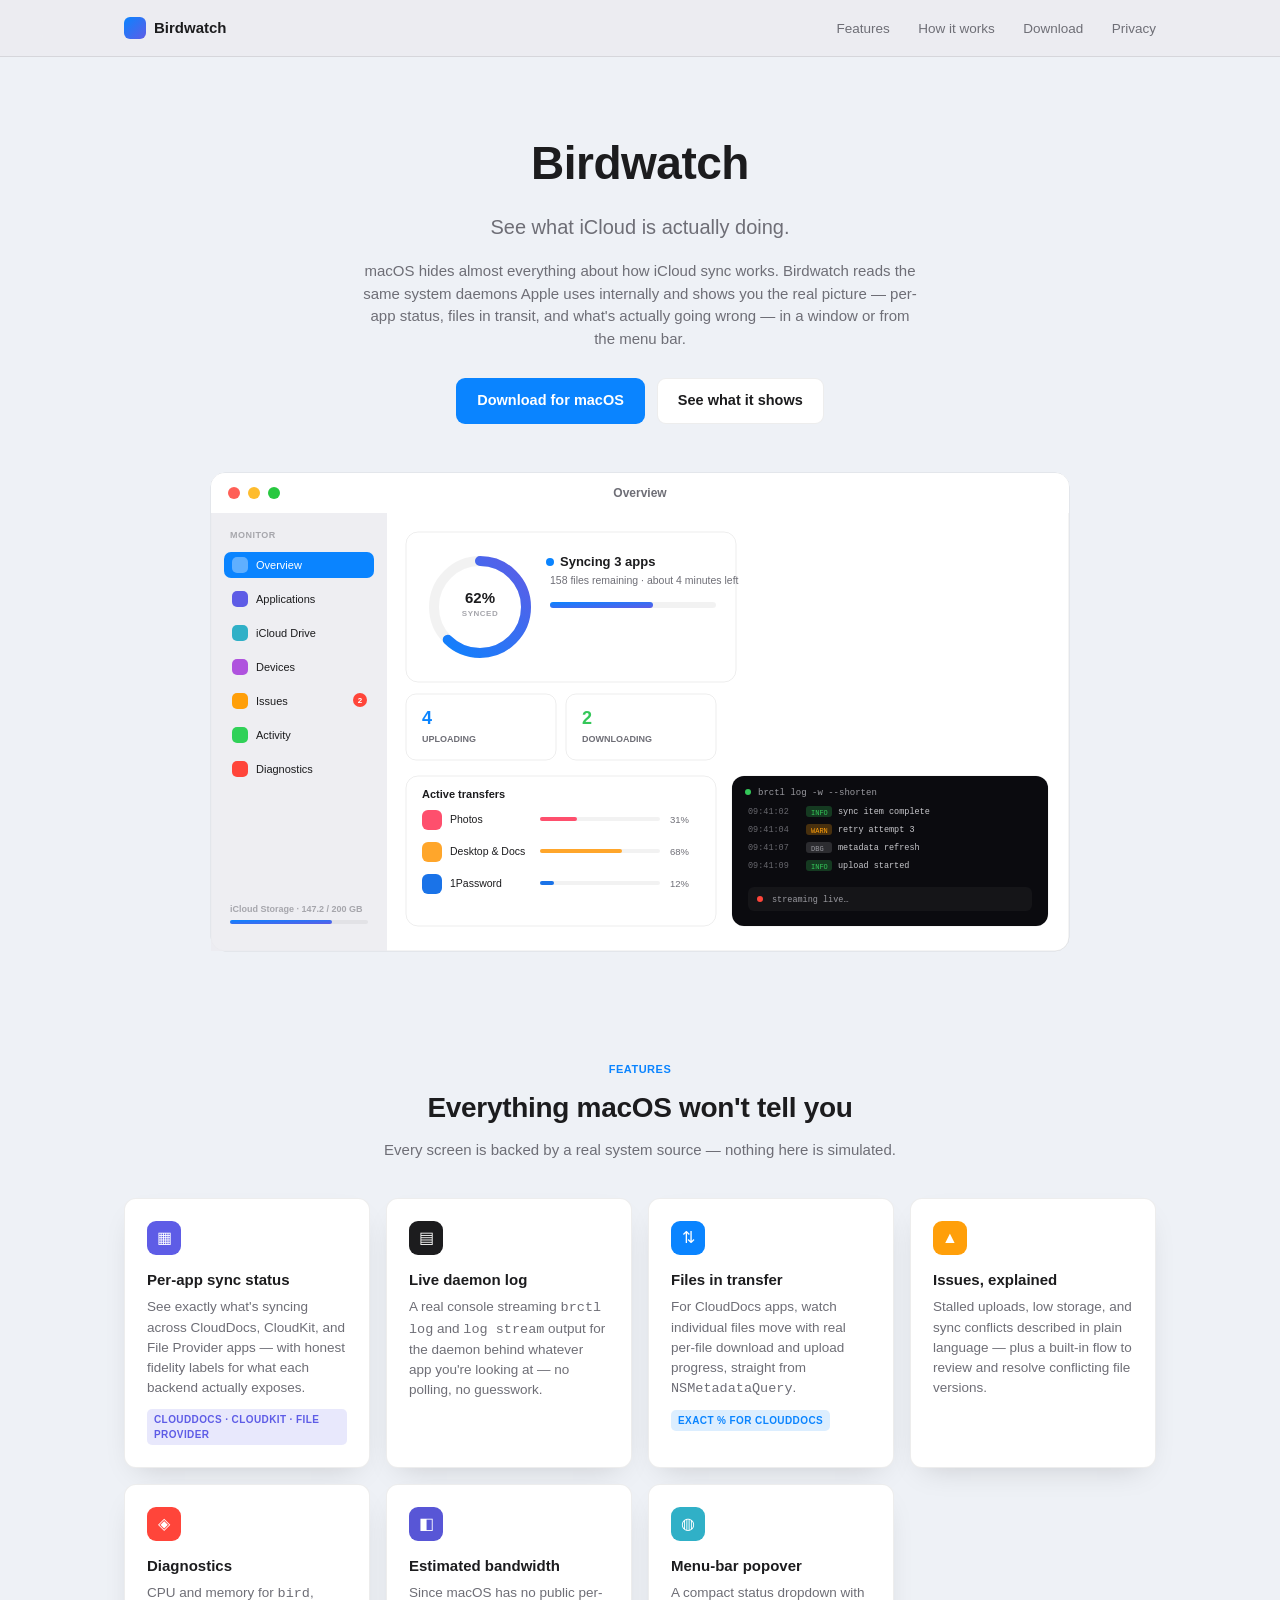
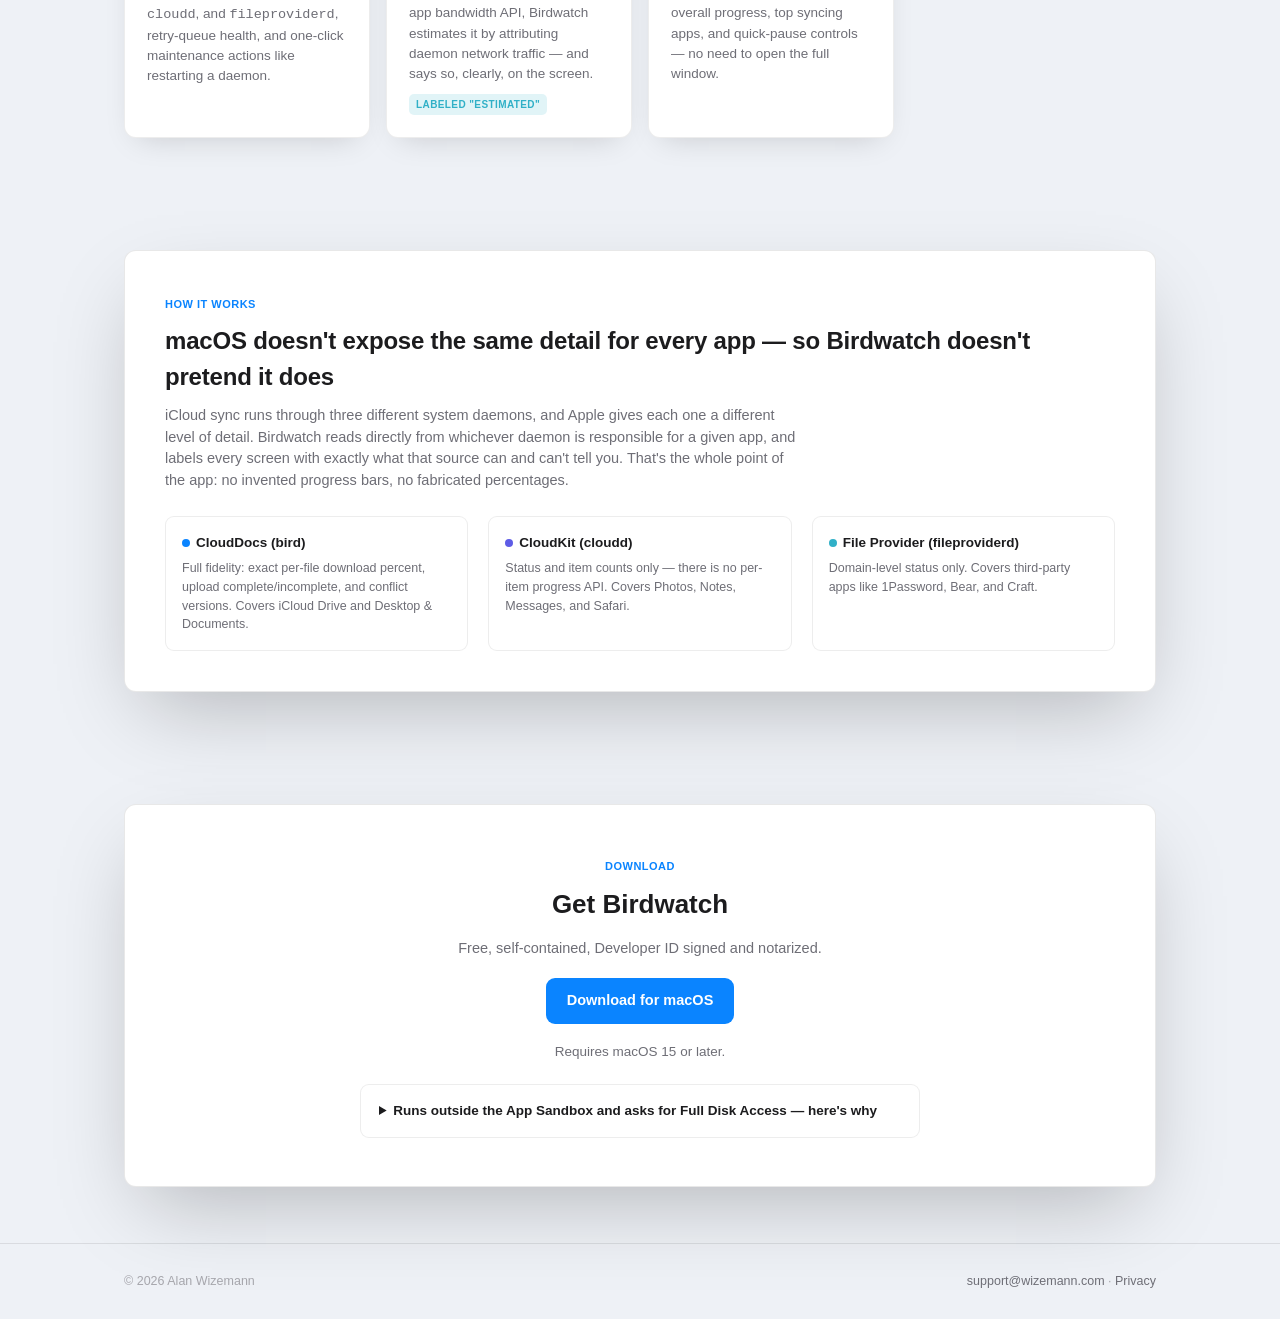
==== site/index.html @ 807b48af "Birdwatch — a macOS iCloud sync monitor Native SwiftUI utility (Swift 6.2, strict concurrency) that " ====
<!doctype html>
<html lang="en">
<head>
<meta charset="utf-8">
<meta name="viewport" content="width=device-width, initial-scale=1">
<title>Birdwatch — See what iCloud is actually doing</title>
<meta name="description" content="Birdwatch is a macOS menu-bar and window app that shows exactly what iCloud sync is doing: per-app status, live daemon logs, file transfers, and honest diagnostics.">
<link rel="stylesheet" href="styles.css">
</head>
<body>

<div class="topnav">
  <div class="wrap">
    <a class="brand" href="index.html">
      <span class="brand-mark"></span>
      Birdwatch
    </a>
    <nav>
      <a href="#features">Features</a>
      <a href="#honesty">How it works</a>
      <a href="#download">Download</a>
      <a href="privacy.html">Privacy</a>
    </nav>
  </div>
</div>

<header class="hero">
  <div class="wrap">
    <h1>Birdwatch</h1>
    <p class="pitch">See what iCloud is actually doing.</p>
    <p class="sub">
      macOS hides almost everything about how iCloud sync works. Birdwatch reads the same
      system daemons Apple uses internally and shows you the real picture — per-app status,
      files in transit, and what's actually going wrong — in a window or from the menu bar.
    </p>
    <div class="hero-actions">
      <a class="btn btn-primary" href="#download">Download for macOS</a>
      <a class="btn btn-secondary" href="#features">See what it shows</a>
    </div>

    <div class="mock-wrap">
      <svg viewBox="0 0 860 480" xmlns="http://www.w3.org/2000/svg" role="img" aria-label="Birdwatch app window showing sync status">
        <defs>
          <linearGradient id="ring" x1="0" y1="0" x2="1" y2="1">
            <stop offset="0%" stop-color="#0a84ff"/>
            <stop offset="100%" stop-color="#5e5ce6"/>
          </linearGradient>
        </defs>
        <rect x="1" y="1" width="858" height="478" rx="14" fill="var(--win)" stroke="var(--line)" stroke-width="1"/>
        <!-- title bar -->
        <rect x="1" y="1" width="858" height="40" rx="14" fill="var(--card)"/>
        <rect x="1" y="27" width="858" height="14" fill="var(--card)"/>
        <circle cx="24" cy="21" r="6" fill="#ff5f57"/>
        <circle cx="44" cy="21" r="6" fill="#febc2e"/>
        <circle cx="64" cy="21" r="6" fill="#28c840"/>
        <text x="430" y="25" text-anchor="middle" font-family="-apple-system,Helvetica,Arial,sans-serif" font-size="12" font-weight="600" fill="var(--fg2)">Overview</text>

        <!-- sidebar -->
        <rect x="1" y="41" width="176" height="438" fill="var(--panel)"/>
        <text x="20" y="66" font-family="-apple-system,Helvetica,Arial,sans-serif" font-size="9" font-weight="700" letter-spacing="0.5" fill="var(--fg3)">MONITOR</text>

        <g font-family="-apple-system,Helvetica,Arial,sans-serif" font-size="11" font-weight="500">
          <rect x="14" y="80" width="150" height="26" rx="7" fill="var(--accent)"/>
          <rect x="22" y="85" width="16" height="16" rx="5" fill="rgba(255,255,255,.35)"/>
          <text x="46" y="97" fill="#ffffff">Overview</text>

          <rect x="22" y="119" width="16" height="16" rx="5" fill="#5e5ce6"/>
          <text x="46" y="131" fill="var(--fg)">Applications</text>

          <rect x="22" y="153" width="16" height="16" rx="5" fill="#30b0c7"/>
          <text x="46" y="165" fill="var(--fg)">iCloud Drive</text>

          <rect x="22" y="187" width="16" height="16" rx="5" fill="#af52de"/>
          <text x="46" y="199" fill="var(--fg)">Devices</text>

          <rect x="22" y="221" width="16" height="16" rx="5" fill="#ff9f0a"/>
          <text x="46" y="233" fill="var(--fg)">Issues</text>
          <circle cx="150" cy="228" r="7" fill="#ff453a"/>
          <text x="150" y="231" text-anchor="middle" fill="#fff" font-size="8" font-weight="700">2</text>

          <rect x="22" y="255" width="16" height="16" rx="5" fill="#30d158"/>
          <text x="46" y="267" fill="var(--fg)">Activity</text>

          <rect x="22" y="289" width="16" height="16" rx="5" fill="#ff453a"/>
          <text x="46" y="301" fill="var(--fg)">Diagnostics</text>
        </g>

        <!-- sidebar footer storage -->
        <text x="20" y="440" font-size="9" font-weight="600" fill="var(--fg3)" font-family="-apple-system,Helvetica,Arial,sans-serif">iCloud Storage · 147.2 / 200 GB</text>
        <rect x="20" y="448" width="138" height="4" rx="2" fill="var(--hover)"/>
        <rect x="20" y="448" width="102" height="4" rx="2" fill="url(#ring)"/>

        <!-- content: hero ring card -->
        <rect x="196" y="60" width="330" height="150" rx="12" fill="var(--card)" stroke="var(--cardline)" stroke-width="1"/>
        <circle cx="270" cy="135" r="46" fill="none" stroke="var(--hover)" stroke-width="10"/>
        <circle cx="270" cy="135" r="46" fill="none" stroke="url(#ring)" stroke-width="10" stroke-dasharray="180 289" stroke-linecap="round" transform="rotate(-90 270 135)"/>
        <text x="270" y="131" text-anchor="middle" font-size="15" font-weight="700" fill="var(--fg)" font-family="-apple-system,Helvetica,Arial,sans-serif">62%</text>
        <text x="270" y="144" text-anchor="middle" font-size="8" font-weight="700" letter-spacing="0.5" fill="var(--fg3)" font-family="-apple-system,Helvetica,Arial,sans-serif">SYNCED</text>

        <circle cx="340" cy="90" r="4" fill="var(--accent)"/>
        <text x="350" y="94" font-size="13" font-weight="700" fill="var(--fg)" font-family="-apple-system,Helvetica,Arial,sans-serif">Syncing 3 apps</text>
        <text x="340" y="112" font-size="10.5" fill="var(--fg2)" font-family="-apple-system,Helvetica,Arial,sans-serif">158 files remaining · about 4 minutes left</text>
        <rect x="340" y="130" width="166" height="6" rx="3" fill="var(--hover)"/>
        <rect x="340" y="130" width="103" height="6" rx="3" fill="url(#ring)"/>

        <!-- stat tiles -->
        <g font-family="-apple-system,Helvetica,Arial,sans-serif">
          <rect x="196" y="222" width="150" height="66" rx="10" fill="var(--card)" stroke="var(--cardline)" stroke-width="1"/>
          <text x="212" y="252" font-size="18" font-weight="700" fill="var(--accent)">4</text>
          <text x="212" y="270" font-size="9" font-weight="600" fill="var(--fg2)">UPLOADING</text>

          <rect x="356" y="222" width="150" height="66" rx="10" fill="var(--card)" stroke="var(--cardline)" stroke-width="1"/>
          <text x="372" y="252" font-size="18" font-weight="700" fill="#34c759">2</text>
          <text x="372" y="270" font-size="9" font-weight="600" fill="var(--fg2)">DOWNLOADING</text>
        </g>

        <!-- active transfers list -->
        <rect x="196" y="304" width="310" height="150" rx="12" fill="var(--card)" stroke="var(--cardline)" stroke-width="1"/>
        <text x="212" y="326" font-size="11" font-weight="700" fill="var(--fg)" font-family="-apple-system,Helvetica,Arial,sans-serif">Active transfers</text>
        <g font-family="-apple-system,Helvetica,Arial,sans-serif">
          <rect x="212" y="338" width="20" height="20" rx="6" fill="#fe4f6d"/>
          <text x="240" y="351" font-size="10.5" fill="var(--fg)">Photos</text>
          <rect x="330" y="345" width="120" height="4" rx="2" fill="var(--hover)"/>
          <rect x="330" y="345" width="37" height="4" rx="2" fill="#fe4f6d"/>
          <text x="460" y="351" font-size="9.5" fill="var(--fg2)">31%</text>

          <rect x="212" y="370" width="20" height="20" rx="6" fill="#ffa62b"/>
          <text x="240" y="383" font-size="10.5" fill="var(--fg)">Desktop &amp; Docs</text>
          <rect x="330" y="377" width="120" height="4" rx="2" fill="var(--hover)"/>
          <rect x="330" y="377" width="82" height="4" rx="2" fill="#ffa62b"/>
          <text x="460" y="383" font-size="9.5" fill="var(--fg2)">68%</text>

          <rect x="212" y="402" width="20" height="20" rx="6" fill="#1a73e8"/>
          <text x="240" y="415" font-size="10.5" fill="var(--fg)">1Password</text>
          <rect x="330" y="409" width="120" height="4" rx="2" fill="var(--hover)"/>
          <rect x="330" y="409" width="14" height="4" rx="2" fill="#1a73e8"/>
          <text x="460" y="415" font-size="9.5" fill="var(--fg2)">12%</text>
        </g>

        <!-- log console -->
        <rect x="522" y="304" width="316" height="150" rx="12" fill="#0b0b0f" stroke="var(--cardline)" stroke-width="1"/>
        <circle cx="538" cy="320" r="3" fill="#34c759"/>
        <text x="548" y="323" font-size="9" font-family="ui-monospace,Menlo,monospace" fill="#9a9aa0">brctl log -w --shorten</text>
        <g font-family="ui-monospace,Menlo,monospace" font-size="8.5">
          <text x="538" y="342" fill="#68686e">09:41:02</text>
          <rect x="596" y="334" width="26" height="11" rx="3" fill="#34c759" opacity="0.25"/>
          <text x="601" y="342.5" fill="#34c759" font-size="7">INFO</text>
          <text x="628" y="342" fill="#c8c8cc">sync item complete</text>

          <text x="538" y="360" fill="#68686e">09:41:04</text>
          <rect x="596" y="352" width="26" height="11" rx="3" fill="#ff9f0a" opacity="0.25"/>
          <text x="601" y="360.5" fill="#ff9f0a" font-size="7">WARN</text>
          <text x="628" y="360" fill="#c8c8cc">retry attempt 3</text>

          <text x="538" y="378" fill="#68686e">09:41:07</text>
          <rect x="596" y="370" width="26" height="11" rx="3" fill="#8e8e93" opacity="0.25"/>
          <text x="601" y="378.5" fill="#9a9aa0" font-size="7">DBG</text>
          <text x="628" y="378" fill="#c8c8cc">metadata refresh</text>

          <text x="538" y="396" fill="#68686e">09:41:09</text>
          <rect x="596" y="388" width="26" height="11" rx="3" fill="#34c759" opacity="0.25"/>
          <text x="601" y="396.5" fill="#34c759" font-size="7">INFO</text>
          <text x="628" y="396" fill="#c8c8cc">upload started</text>
        </g>
        <rect x="538" y="415" width="284" height="24" rx="6" fill="rgba(255,255,255,.04)"/>
        <circle cx="550" cy="427" r="3" fill="#ff453a"/>
        <text x="562" y="430" font-size="8.5" font-family="ui-monospace,Menlo,monospace" fill="#9a9aa0">streaming live…</text>
      </svg>
    </div>
  </div>
</header>

<section id="features">
  <div class="wrap">
    <div class="section-head">
      <span class="eyebrow">Features</span>
      <h2>Everything macOS won't tell you</h2>
      <p>Every screen is backed by a real system source — nothing here is simulated.</p>
    </div>

    <div class="grid">
      <div class="card">
        <div class="tile" style="background:#5e5ce6">▦</div>
        <h3>Per-app sync status</h3>
        <p>See exactly what's syncing across CloudDocs, CloudKit, and File Provider apps — with honest fidelity labels for what each backend actually exposes.</p>
        <span class="badge badge-purple">CloudDocs · CloudKit · File Provider</span>
      </div>
      <div class="card">
        <div class="tile" style="background:#1c1c1e">▤</div>
        <h3>Live daemon log</h3>
        <p>A real console streaming <code>brctl log</code> and <code>log stream</code> output for the daemon behind whatever app you're looking at — no polling, no guesswork.</p>
      </div>
      <div class="card">
        <div class="tile" style="background:#0a84ff">⇅</div>
        <h3>Files in transfer</h3>
        <p>For CloudDocs apps, watch individual files move with real per-file download and upload progress, straight from <code>NSMetadataQuery</code>.</p>
        <span class="badge badge-blue">Exact % for CloudDocs</span>
      </div>
      <div class="card">
        <div class="tile" style="background:#ff9f0a">▲</div>
        <h3>Issues, explained</h3>
        <p>Stalled uploads, low storage, and sync conflicts described in plain language — plus a built-in flow to review and resolve conflicting file versions.</p>
      </div>
      <div class="card">
        <div class="tile" style="background:#ff453a">◈</div>
        <h3>Diagnostics</h3>
        <p>CPU and memory for <code>bird</code>, <code>cloudd</code>, and <code>fileproviderd</code>, retry-queue health, and one-click maintenance actions like restarting a daemon.</p>
      </div>
      <div class="card">
        <div class="tile" style="background:#5856d6">◧</div>
        <h3>Estimated bandwidth</h3>
        <p>Since macOS has no public per-app bandwidth API, Birdwatch estimates it by attributing daemon network traffic — and says so, clearly, on the screen.</p>
        <span class="badge badge-teal">Labeled "Estimated"</span>
      </div>
      <div class="card">
        <div class="tile" style="background:#30b0c7">◍</div>
        <h3>Menu-bar popover</h3>
        <p>A compact status dropdown with overall progress, top syncing apps, and quick-pause controls — no need to open the full window.</p>
      </div>
    </div>
  </div>
</section>

<section id="honesty">
  <div class="wrap">
    <div class="honesty">
      <span class="eyebrow">How it works</span>
      <h2 style="font-size:24px;font-weight:700;margin:0 0 10px;letter-spacing:-0.2px;">macOS doesn't expose the same detail for every app — so Birdwatch doesn't pretend it does</h2>
      <p style="color:var(--fg2);font-size:14.5px;margin:0;max-width:640px;">
        iCloud sync runs through three different system daemons, and Apple gives each one a
        different level of detail. Birdwatch reads directly from whichever daemon is responsible
        for a given app, and labels every screen with exactly what that source can and can't tell you.
        That's the whole point of the app: no invented progress bars, no fabricated percentages.
      </p>
      <div class="honesty-grid">
        <div class="fidelity-row">
          <h4><span class="dot" style="background:#0a84ff"></span>CloudDocs (bird)</h4>
          <p>Full fidelity: exact per-file download percent, upload complete/incomplete, and conflict versions. Covers iCloud Drive and Desktop &amp; Documents.</p>
        </div>
        <div class="fidelity-row">
          <h4><span class="dot" style="background:#5e5ce6"></span>CloudKit (cloudd)</h4>
          <p>Status and item counts only — there is no per-item progress API. Covers Photos, Notes, Messages, and Safari.</p>
        </div>
        <div class="fidelity-row">
          <h4><span class="dot" style="background:#30b0c7"></span>File Provider (fileproviderd)</h4>
          <p>Domain-level status only. Covers third-party apps like 1Password, Bear, and Craft.</p>
        </div>
      </div>
    </div>
  </div>
</section>

<section id="download">
  <div class="wrap">
    <div class="download-card">
      <span class="eyebrow">Download</span>
      <h2>Get Birdwatch</h2>
      <p style="color:var(--fg2);font-size:14.5px;">Free, self-contained, Developer ID signed and notarized.</p>
      <div class="hero-actions" style="margin-top:18px;">
        <a class="btn btn-primary" href="Birdwatch.zip">Download for macOS</a>
      </div>
      <p class="req">Requires macOS 15 or later.</p>
      <details class="explainer">
        <summary>Runs outside the App Sandbox and asks for Full Disk Access — here's why</summary>
        <p>
          The system data Birdwatch reads — <code>brctl</code> status, per-daemon logs, and
          <code>NSMetadataQuery</code> sync metadata — isn't reachable from inside the App
          Sandbox that Mac App Store apps run in. To read it, Birdwatch has to run unsandboxed
          and ask macOS for Full Disk Access, the same permission Time Machine and backup tools
          need. That's also why it's distributed directly rather than through the App Store.
        </p>
        <p>
          Birdwatch only reads sync state — see the <a href="privacy.html">privacy page</a> for
          what that means in practice.
        </p>
      </details>
    </div>
  </div>
</section>

<footer>
  <div class="wrap">
    <div>© 2026 Alan Wizemann</div>
    <div>
      <a href="mailto:support@wizemann.com">support@wizemann.com</a>
      · <a href="privacy.html">Privacy</a>
    </div>
  </div>
</footer>

</body>
</html>
---- site/styles.css ----
:root {
  --wall: #eef1f6;
  --win: #ffffff;
  --panel: rgba(236,236,240,.85);
  --fg: #1c1c1e;
  --fg2: #6e6e76;
  --fg3: #a6a6ac;
  --line: rgba(0,0,0,.09);
  --card: #ffffff;
  --cardline: rgba(0,0,0,.07);
  --hover: rgba(0,0,0,.05);
  --accent: #0a84ff;
  --accent-fg: #ffffff;
  --success: #34c759;
  --warning: #ff9f0a;
  --error: #ff453a;
  --console-bg: #0b0b0f;
  --shadow-card: 0 12px 30px -14px rgba(0,0,0,.18);
  --shadow-window: 0 32px 80px -20px rgba(0,0,0,.25);
  --radius-lg: 12px;
  --radius-md: 9px;
  --radius-sm: 6px;
  --font-sans: -apple-system, BlinkMacSystemFont, "Helvetica Neue", "Segoe UI", Arial, sans-serif;
  --font-mono: ui-monospace, Menlo, monospace;
}

@media (prefers-color-scheme: dark) {
  :root {
    --wall: #191922;
    --win: #1d1d21;
    --panel: rgba(38,38,42,.82);
    --fg: #f2f2f5;
    --fg2: #9a9aa0;
    --fg3: #68686e;
    --line: rgba(255,255,255,.09);
    --card: #28282d;
    --cardline: rgba(255,255,255,.08);
    --hover: rgba(255,255,255,.07);
    --shadow-card: 0 12px 30px -14px rgba(0,0,0,.5);
    --shadow-window: 0 32px 80px -20px rgba(0,0,0,.55);
  }
}

* { box-sizing: border-box; }

html, body {
  margin: 0;
  padding: 0;
}

body {
  font-family: var(--font-sans);
  background: var(--wall);
  color: var(--fg);
  line-height: 1.5;
  -webkit-font-smoothing: antialiased;
}

a { color: var(--accent); text-decoration: none; }
a:hover { text-decoration: underline; }

.wrap {
  max-width: 1080px;
  margin: 0 auto;
  padding: 0 24px;
}

/* Top nav */
.topnav {
  border-bottom: 0.5px solid var(--line);
  background: var(--panel);
  backdrop-filter: blur(20px);
  position: sticky;
  top: 0;
  z-index: 10;
}
.topnav .wrap {
  display: flex;
  align-items: center;
  justify-content: space-between;
  height: 56px;
}
.brand {
  display: flex;
  align-items: center;
  gap: 8px;
  font-weight: 700;
  font-size: 15px;
  color: var(--fg);
}
.brand:hover { text-decoration: none; }
.brand-mark {
  width: 22px;
  height: 22px;
  border-radius: 6px;
  background: linear-gradient(135deg, #0a84ff, #5e5ce6);
  flex-shrink: 0;
}
.topnav nav a {
  color: var(--fg2);
  font-size: 13.5px;
  font-weight: 500;
  margin-left: 24px;
}
.topnav nav a:hover { color: var(--fg); text-decoration: none; }

/* Hero */
.hero {
  padding: 72px 0 48px;
  text-align: center;
}
.hero h1 {
  font-size: clamp(32px, 5vw, 46px);
  font-weight: 700;
  letter-spacing: -0.5px;
  margin: 0 0 14px;
}
.hero .pitch {
  font-size: clamp(17px, 2.4vw, 20px);
  color: var(--fg2);
  font-weight: 500;
  margin: 0 auto 18px;
  max-width: 640px;
}
.hero p.sub {
  color: var(--fg2);
  max-width: 560px;
  margin: 0 auto 28px;
  font-size: 15px;
}
.hero-actions {
  display: flex;
  gap: 12px;
  justify-content: center;
  flex-wrap: wrap;
}

.btn {
  display: inline-flex;
  align-items: center;
  gap: 8px;
  padding: 11px 20px;
  border-radius: var(--radius-md);
  font-size: 14.5px;
  font-weight: 600;
  cursor: pointer;
  border: 0.5px solid transparent;
}
.btn:hover { text-decoration: none; }
.btn-primary {
  background: var(--accent);
  color: var(--accent-fg);
}
.btn-primary:hover { opacity: .92; }
.btn-secondary {
  background: var(--card);
  color: var(--fg);
  border-color: var(--cardline);
}
.btn-secondary:hover { background: var(--hover); }

/* Mock window illustration */
.mock-wrap {
  margin: 48px auto 0;
  max-width: 860px;
  filter: drop-shadow(0 0 0 transparent);
}
.mock-wrap svg {
  width: 100%;
  height: auto;
  display: block;
}

/* Sections */
section { padding: 56px 0; }
.section-head {
  text-align: center;
  max-width: 620px;
  margin: 0 auto 36px;
}
.section-head h2 {
  font-size: 28px;
  font-weight: 700;
  letter-spacing: -0.3px;
  margin: 0 0 10px;
}
.section-head p {
  color: var(--fg2);
  font-size: 15px;
  margin: 0;
}
.eyebrow {
  display: inline-block;
  font-size: 11px;
  font-weight: 700;
  letter-spacing: 0.5px;
  text-transform: uppercase;
  color: var(--accent);
  margin-bottom: 10px;
}

/* Feature grid */
.grid {
  display: grid;
  grid-template-columns: repeat(auto-fit, minmax(240px, 1fr));
  gap: 16px;
}
.card {
  background: var(--card);
  border: 0.5px solid var(--cardline);
  border-radius: var(--radius-lg);
  padding: 22px;
  box-shadow: var(--shadow-card);
}
.card .tile {
  width: 34px;
  height: 34px;
  border-radius: 9px;
  display: flex;
  align-items: center;
  justify-content: center;
  margin-bottom: 14px;
  color: #fff;
}
.card h3 {
  font-size: 15px;
  font-weight: 700;
  margin: 0 0 6px;
}
.card p {
  font-size: 13.5px;
  color: var(--fg2);
  margin: 0;
}
.badge {
  display: inline-block;
  font-size: 10px;
  font-weight: 700;
  letter-spacing: 0.4px;
  text-transform: uppercase;
  padding: 3px 7px;
  border-radius: 5px;
  margin-top: 10px;
}
.badge-blue { background: rgba(10,132,255,.14); color: var(--accent); }
.badge-purple { background: rgba(94,92,230,.14); color: #5e5ce6; }
.badge-teal { background: rgba(48,176,199,.14); color: #30b0c7; }

/* Honesty section */
.honesty {
  background: var(--win);
  border: 0.5px solid var(--line);
  border-radius: var(--radius-lg);
  padding: 40px;
  box-shadow: var(--shadow-window);
}
.honesty-grid {
  display: grid;
  grid-template-columns: 1fr 1fr 1fr;
  gap: 20px;
  margin-top: 24px;
}
.fidelity-row {
  border: 0.5px solid var(--cardline);
  border-radius: var(--radius-md);
  padding: 16px;
  background: var(--card);
}
.fidelity-row .dot {
  width: 8px;
  height: 8px;
  border-radius: 50%;
  display: inline-block;
  margin-right: 6px;
}
.fidelity-row h4 {
  font-size: 13.5px;
  font-weight: 700;
  margin: 0 0 6px;
  display: flex;
  align-items: center;
}
.fidelity-row p {
  font-size: 12.5px;
  color: var(--fg2);
  margin: 0;
}

/* Download */
.download-card {
  text-align: center;
  background: var(--win);
  border: 0.5px solid var(--line);
  border-radius: var(--radius-lg);
  padding: 48px 32px;
  box-shadow: var(--shadow-window);
}
.download-card h2 {
  font-size: 26px;
  margin: 0 0 10px;
  font-weight: 700;
}
.download-card p.req {
  color: var(--fg2);
  font-size: 13.5px;
  margin: 18px auto 0;
  max-width: 480px;
}
.explainer {
  margin: 22px auto 0;
  max-width: 560px;
  text-align: left;
  background: var(--card);
  border: 0.5px solid var(--cardline);
  border-radius: var(--radius-md);
  padding: 16px 18px;
  font-size: 13px;
  color: var(--fg2);
}
.explainer summary {
  cursor: pointer;
  font-weight: 600;
  color: var(--fg);
  font-size: 13.5px;
}
.explainer p { margin: 10px 0 0; }

/* Footer */
footer {
  border-top: 0.5px solid var(--line);
  padding: 28px 0;
  color: var(--fg3);
  font-size: 12.5px;
}
footer .wrap {
  display: flex;
  justify-content: space-between;
  align-items: center;
  flex-wrap: wrap;
  gap: 8px;
}
footer a { color: var(--fg2); }

/* Privacy page */
.doc {
  max-width: 680px;
  margin: 0 auto;
  padding: 64px 24px 80px;
}
.doc h1 {
  font-size: 30px;
  font-weight: 700;
  letter-spacing: -0.3px;
  margin: 0 0 8px;
}
.doc .updated {
  color: var(--fg3);
  font-size: 12.5px;
  margin-bottom: 32px;
}
.doc h2 {
  font-size: 17px;
  font-weight: 700;
  margin: 32px 0 10px;
}
.doc p {
  color: var(--fg2);
  font-size: 14.5px;
  margin: 0 0 12px;
}
.doc ul {
  color: var(--fg2);
  font-size: 14.5px;
  padding-left: 20px;
}
.doc li { margin-bottom: 6px; }

@media (max-width: 640px) {
  .honesty-grid { grid-template-columns: 1fr; }
  .honesty { padding: 28px 20px; }
  .hero { padding: 48px 0 32px; }
  footer .wrap { flex-direction: column; text-align: center; }
}
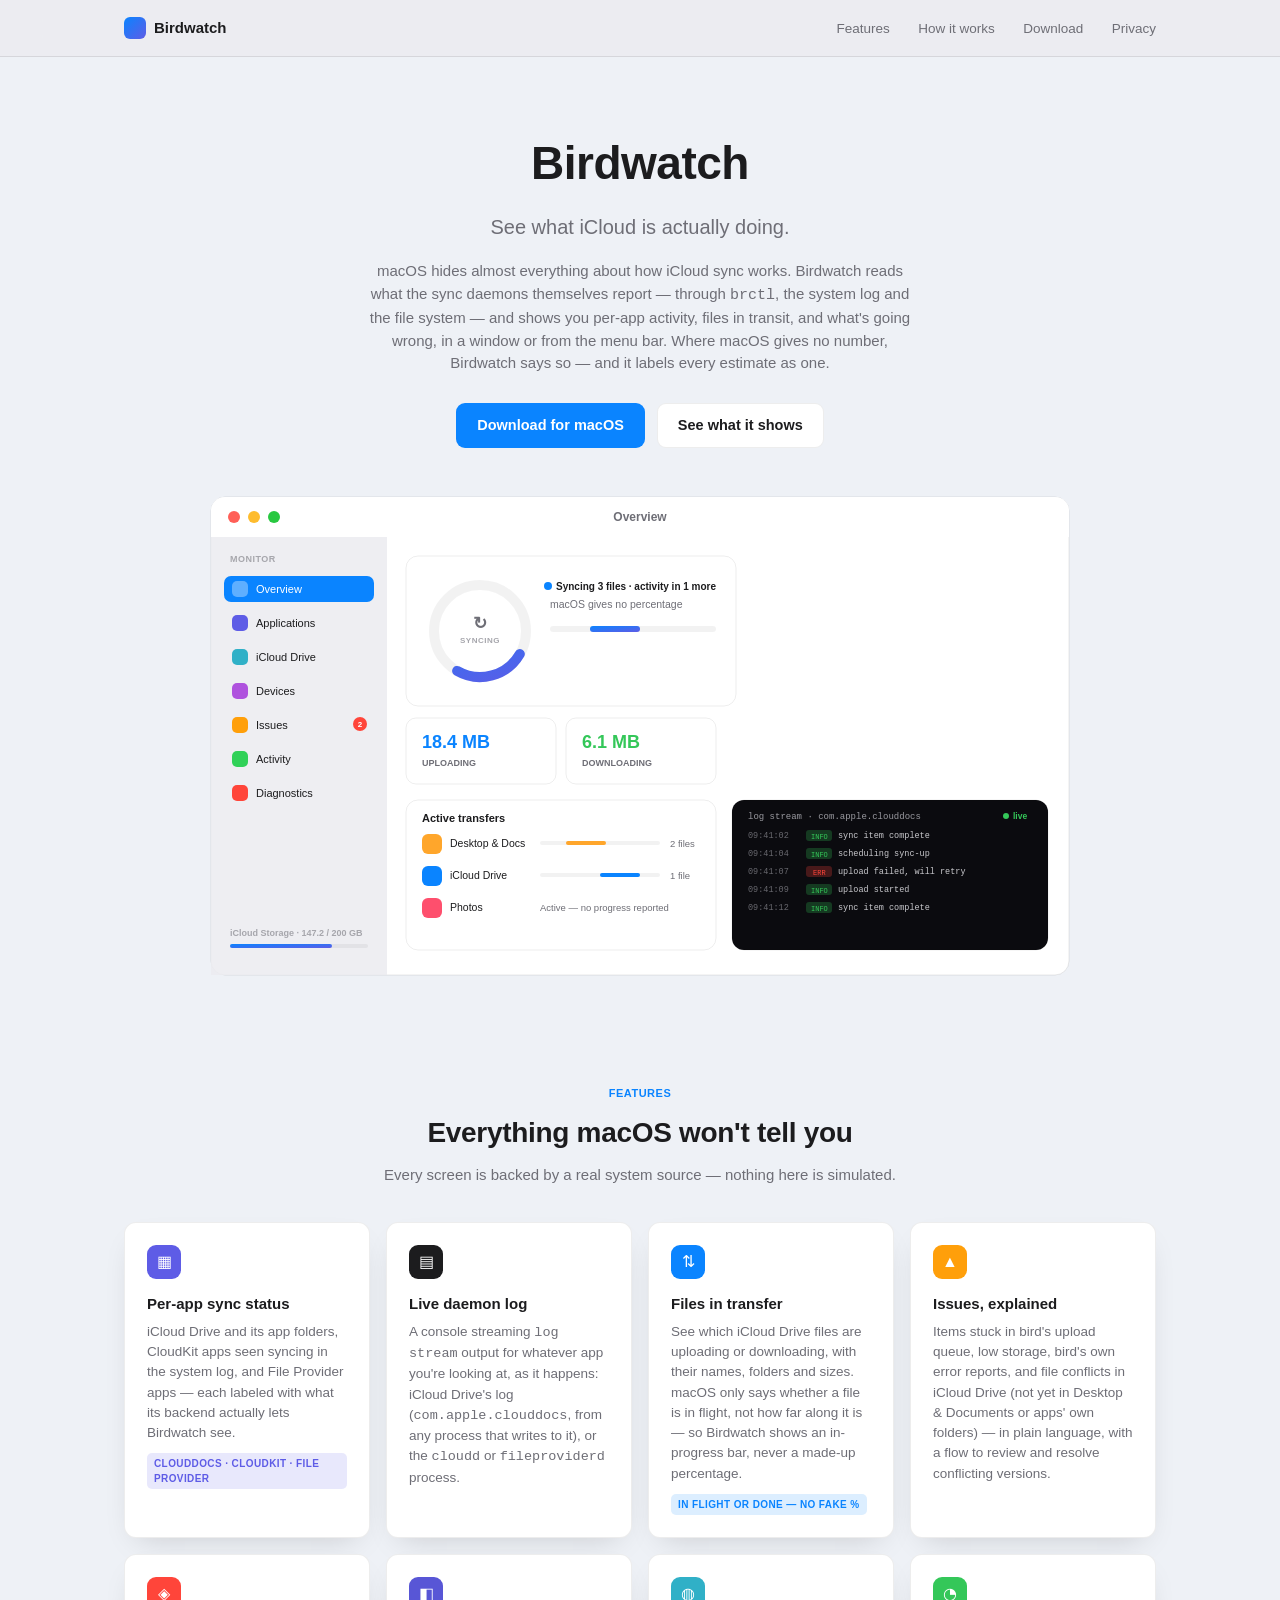
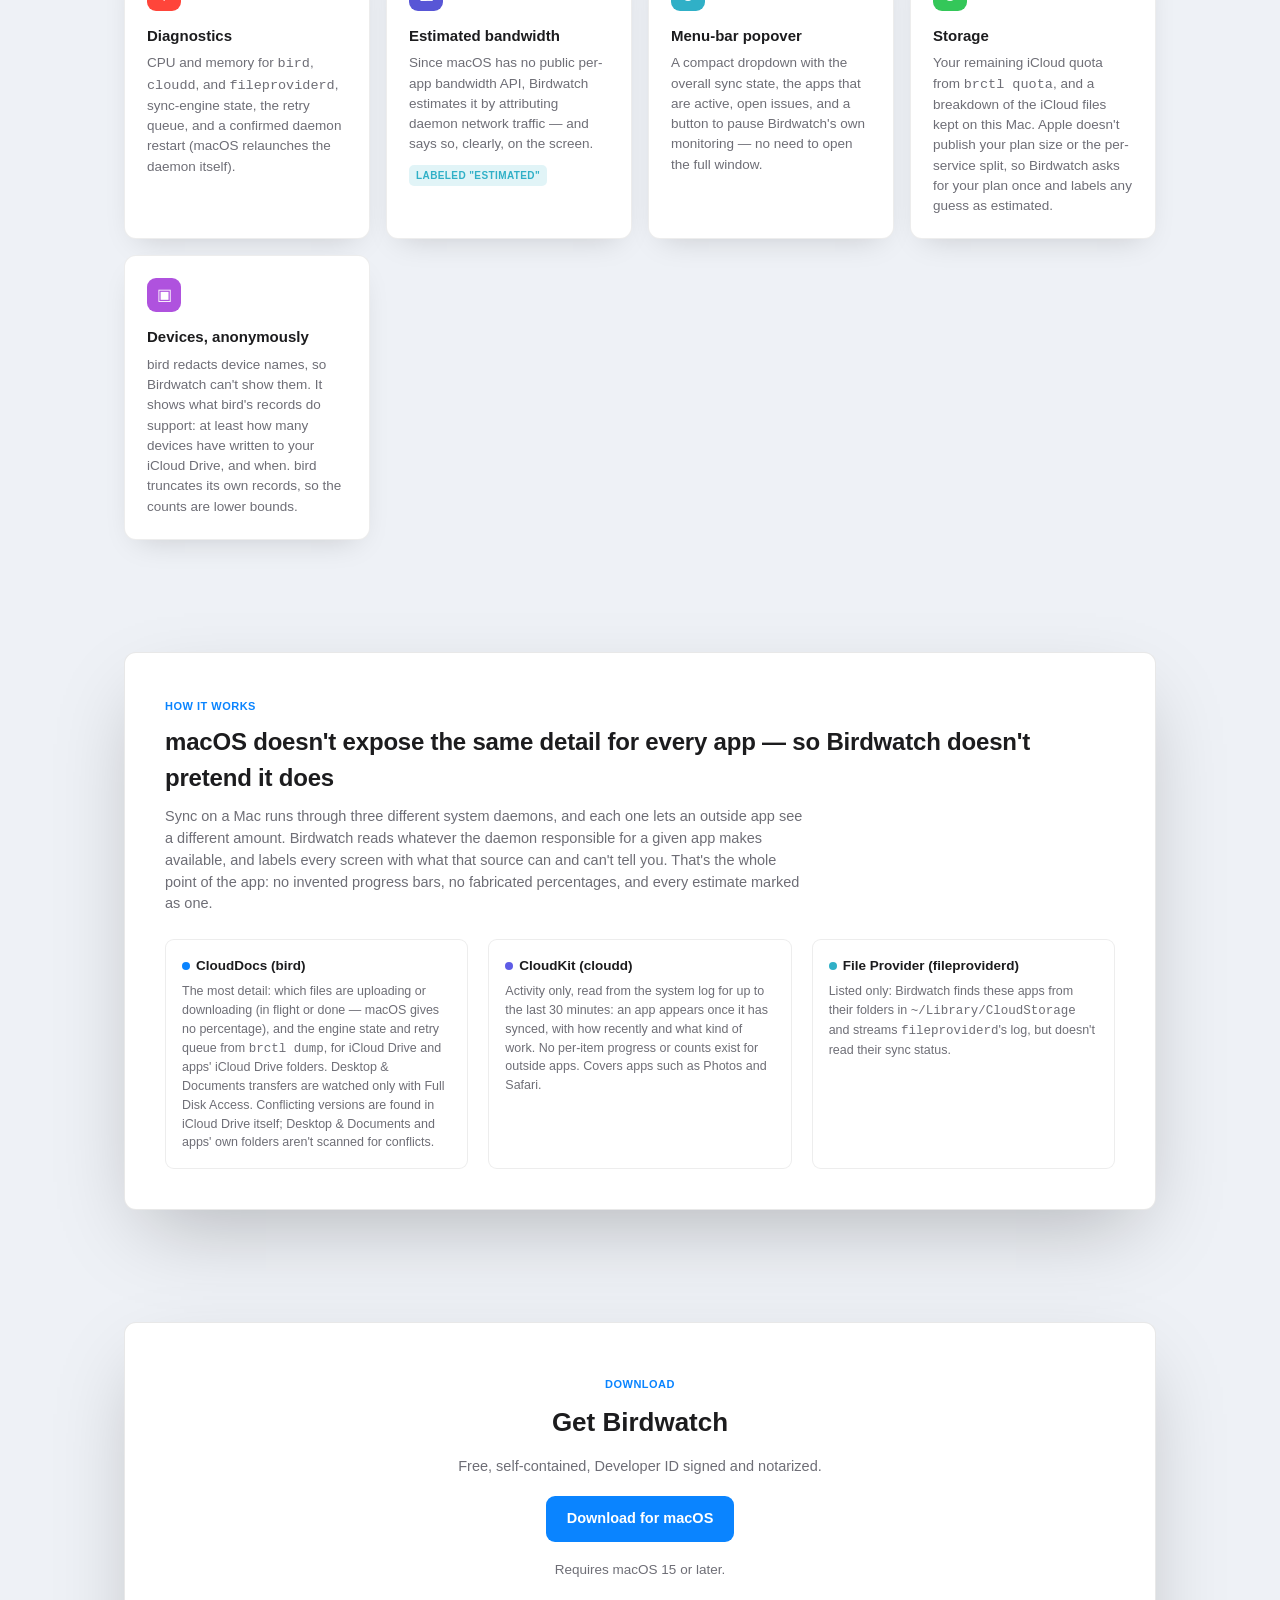
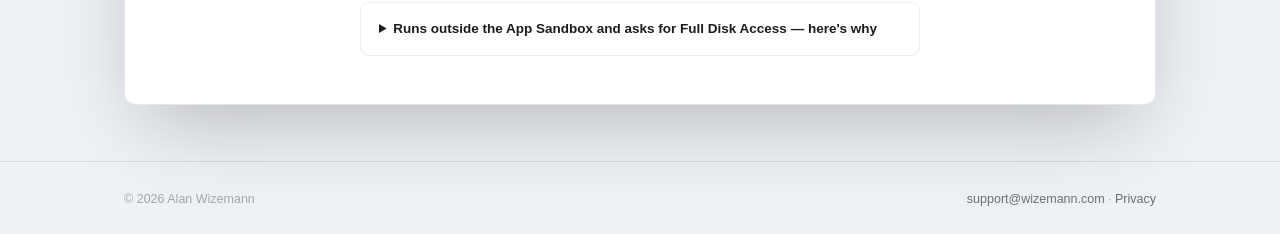
==== commit 6fc7d09e: "Say only what Birdwatch actually does, in the app, site and README The marketing site promised exact" ====
--- a/site/index.html
+++ b/site/index.html
@@ -4,7 +4,7 @@
 <meta charset="utf-8">
 <meta name="viewport" content="width=device-width, initial-scale=1">
 <title>Birdwatch — See what iCloud is actually doing</title>
-<meta name="description" content="Birdwatch is a macOS menu-bar and window app that shows exactly what iCloud sync is doing: per-app status, live daemon logs, file transfers, and honest diagnostics.">
+<meta name="description" content="Birdwatch is a macOS menu-bar and window app that shows what iCloud sync is doing: per-app activity, files in transit, live daemon logs, and honest diagnostics — with every estimate labeled.">
 <link rel="stylesheet" href="styles.css">
 </head>
 <body>
@@ -29,9 +29,11 @@
     <h1>Birdwatch</h1>
     <p class="pitch">See what iCloud is actually doing.</p>
     <p class="sub">
-      macOS hides almost everything about how iCloud sync works. Birdwatch reads the same
-      system daemons Apple uses internally and shows you the real picture — per-app status,
-      files in transit, and what's actually going wrong — in a window or from the menu bar.
+      macOS hides almost everything about how iCloud sync works. Birdwatch reads what the
+      sync daemons themselves report — through <code>brctl</code>, the system log and the file
+      system — and shows you per-app activity, files in transit, and what's going wrong, in a
+      window or from the menu bar. Where macOS gives no number, Birdwatch says so — and it
+      labels every estimate as one.
     </p>
     <div class="hero-actions">
       <a class="btn btn-primary" href="#download">Download for macOS</a>
@@ -93,24 +95,26 @@
         <!-- content: hero ring card -->
         <rect x="196" y="60" width="330" height="150" rx="12" fill="var(--card)" stroke="var(--cardline)" stroke-width="1"/>
         <circle cx="270" cy="135" r="46" fill="none" stroke="var(--hover)" stroke-width="10"/>
-        <circle cx="270" cy="135" r="46" fill="none" stroke="url(#ring)" stroke-width="10" stroke-dasharray="180 289" stroke-linecap="round" transform="rotate(-90 270 135)"/>
-        <text x="270" y="131" text-anchor="middle" font-size="15" font-weight="700" fill="var(--fg)" font-family="-apple-system,Helvetica,Arial,sans-serif">62%</text>
-        <text x="270" y="144" text-anchor="middle" font-size="8" font-weight="700" letter-spacing="0.5" fill="var(--fg3)" font-family="-apple-system,Helvetica,Arial,sans-serif">SYNCED</text>
-
-        <circle cx="340" cy="90" r="4" fill="var(--accent)"/>
-        <text x="350" y="94" font-size="13" font-weight="700" fill="var(--fg)" font-family="-apple-system,Helvetica,Arial,sans-serif">Syncing 3 apps</text>
-        <text x="340" y="112" font-size="10.5" fill="var(--fg2)" font-family="-apple-system,Helvetica,Arial,sans-serif">158 files remaining · about 4 minutes left</text>
+        <!-- indeterminate: macOS reports these files as in flight, with no percentage -->
+        <circle cx="270" cy="135" r="46" fill="none" stroke="url(#ring)" stroke-width="10" stroke-dasharray="72 289" stroke-linecap="round" transform="rotate(30 270 135)"/>
+        <text x="270" y="133" text-anchor="middle" font-size="17" font-weight="700" fill="var(--fg2)" font-family="-apple-system,Helvetica,Arial,sans-serif">↻</text>
+        <text x="270" y="147" text-anchor="middle" font-size="8" font-weight="700" letter-spacing="0.5" fill="var(--fg3)" font-family="-apple-system,Helvetica,Arial,sans-serif">SYNCING</text>
+
+        <!-- the title the app shows for this state: 3 files in flight, plus Photos active without progress -->
+        <circle cx="338" cy="90" r="4" fill="var(--accent)"/>
+        <text x="346" y="94" font-size="10" font-weight="700" fill="var(--fg)" font-family="-apple-system,Helvetica,Arial,sans-serif">Syncing 3 files · activity in 1 more</text>
+        <text x="340" y="112" font-size="10.5" fill="var(--fg2)" font-family="-apple-system,Helvetica,Arial,sans-serif">macOS gives no percentage</text>
         <rect x="340" y="130" width="166" height="6" rx="3" fill="var(--hover)"/>
-        <rect x="340" y="130" width="103" height="6" rx="3" fill="url(#ring)"/>
+        <rect x="380" y="130" width="50" height="6" rx="3" fill="url(#ring)"/>
 
         <!-- stat tiles -->
         <g font-family="-apple-system,Helvetica,Arial,sans-serif">
           <rect x="196" y="222" width="150" height="66" rx="10" fill="var(--card)" stroke="var(--cardline)" stroke-width="1"/>
-          <text x="212" y="252" font-size="18" font-weight="700" fill="var(--accent)">4</text>
+          <text x="212" y="252" font-size="18" font-weight="700" fill="var(--accent)">18.4 MB</text>
           <text x="212" y="270" font-size="9" font-weight="600" fill="var(--fg2)">UPLOADING</text>
 
           <rect x="356" y="222" width="150" height="66" rx="10" fill="var(--card)" stroke="var(--cardline)" stroke-width="1"/>
-          <text x="372" y="252" font-size="18" font-weight="700" fill="#34c759">2</text>
+          <text x="372" y="252" font-size="18" font-weight="700" fill="#34c759">6.1 MB</text>
           <text x="372" y="270" font-size="9" font-weight="600" fill="var(--fg2)">DOWNLOADING</text>
         </g>
 
@@ -118,29 +122,29 @@
         <rect x="196" y="304" width="310" height="150" rx="12" fill="var(--card)" stroke="var(--cardline)" stroke-width="1"/>
         <text x="212" y="326" font-size="11" font-weight="700" fill="var(--fg)" font-family="-apple-system,Helvetica,Arial,sans-serif">Active transfers</text>
         <g font-family="-apple-system,Helvetica,Arial,sans-serif">
-          <rect x="212" y="338" width="20" height="20" rx="6" fill="#fe4f6d"/>
-          <text x="240" y="351" font-size="10.5" fill="var(--fg)">Photos</text>
+          <rect x="212" y="338" width="20" height="20" rx="6" fill="#ffa62b"/>
+          <text x="240" y="351" font-size="10.5" fill="var(--fg)">Desktop &amp; Docs</text>
           <rect x="330" y="345" width="120" height="4" rx="2" fill="var(--hover)"/>
-          <rect x="330" y="345" width="37" height="4" rx="2" fill="#fe4f6d"/>
-          <text x="460" y="351" font-size="9.5" fill="var(--fg2)">31%</text>
-
-          <rect x="212" y="370" width="20" height="20" rx="6" fill="#ffa62b"/>
-          <text x="240" y="383" font-size="10.5" fill="var(--fg)">Desktop &amp; Docs</text>
+          <rect x="356" y="345" width="40" height="4" rx="2" fill="#ffa62b"/>
+          <text x="460" y="351" font-size="9.5" fill="var(--fg2)">2 files</text>
+
+          <rect x="212" y="370" width="20" height="20" rx="6" fill="#0a84ff"/>
+          <text x="240" y="383" font-size="10.5" fill="var(--fg)">iCloud Drive</text>
           <rect x="330" y="377" width="120" height="4" rx="2" fill="var(--hover)"/>
-          <rect x="330" y="377" width="82" height="4" rx="2" fill="#ffa62b"/>
-          <text x="460" y="383" font-size="9.5" fill="var(--fg2)">68%</text>
-
-          <rect x="212" y="402" width="20" height="20" rx="6" fill="#1a73e8"/>
-          <text x="240" y="415" font-size="10.5" fill="var(--fg)">1Password</text>
-          <rect x="330" y="409" width="120" height="4" rx="2" fill="var(--hover)"/>
-          <rect x="330" y="409" width="14" height="4" rx="2" fill="#1a73e8"/>
-          <text x="460" y="415" font-size="9.5" fill="var(--fg2)">12%</text>
+          <rect x="390" y="377" width="40" height="4" rx="2" fill="#0a84ff"/>
+          <text x="460" y="383" font-size="9.5" fill="var(--fg2)">1 file</text>
+
+          <rect x="212" y="402" width="20" height="20" rx="6" fill="#fe4f6d"/>
+          <text x="240" y="415" font-size="10.5" fill="var(--fg)">Photos</text>
+          <text x="330" y="415" font-size="9.5" fill="var(--fg2)">Active — no progress reported</text>
         </g>
 
         <!-- log console -->
         <rect x="522" y="304" width="316" height="150" rx="12" fill="#0b0b0f" stroke="var(--cardline)" stroke-width="1"/>
-        <circle cx="538" cy="320" r="3" fill="#34c759"/>
-        <text x="548" y="323" font-size="9" font-family="ui-monospace,Menlo,monospace" fill="#9a9aa0">brctl log -w --shorten</text>
+        <text x="538" y="323" font-size="9" font-family="ui-monospace,Menlo,monospace" fill="#9a9aa0">log stream · com.apple.clouddocs</text>
+        <!-- the app's stream-state pill: dot + "live" -->
+        <circle cx="796" cy="320" r="3" fill="#34c759"/>
+        <text x="803" y="323" font-size="8.5" font-weight="700" font-family="-apple-system,Helvetica,Arial,sans-serif" fill="#34c759">live</text>
         <g font-family="ui-monospace,Menlo,monospace" font-size="8.5">
           <text x="538" y="342" fill="#68686e">09:41:02</text>
           <rect x="596" y="334" width="26" height="11" rx="3" fill="#34c759" opacity="0.25"/>
@@ -148,23 +152,25 @@
           <text x="628" y="342" fill="#c8c8cc">sync item complete</text>
 
           <text x="538" y="360" fill="#68686e">09:41:04</text>
-          <rect x="596" y="352" width="26" height="11" rx="3" fill="#ff9f0a" opacity="0.25"/>
-          <text x="601" y="360.5" fill="#ff9f0a" font-size="7">WARN</text>
-          <text x="628" y="360" fill="#c8c8cc">retry attempt 3</text>
+          <rect x="596" y="352" width="26" height="11" rx="3" fill="#34c759" opacity="0.25"/>
+          <text x="601" y="360.5" fill="#34c759" font-size="7">INFO</text>
+          <text x="628" y="360" fill="#c8c8cc">scheduling sync-up</text>
 
           <text x="538" y="378" fill="#68686e">09:41:07</text>
-          <rect x="596" y="370" width="26" height="11" rx="3" fill="#8e8e93" opacity="0.25"/>
-          <text x="601" y="378.5" fill="#9a9aa0" font-size="7">DBG</text>
-          <text x="628" y="378" fill="#c8c8cc">metadata refresh</text>
+          <rect x="596" y="370" width="26" height="11" rx="3" fill="#ff453a" opacity="0.25"/>
+          <text x="603" y="378.5" fill="#ff453a" font-size="7">ERR</text>
+          <text x="628" y="378" fill="#c8c8cc">upload failed, will retry</text>
 
           <text x="538" y="396" fill="#68686e">09:41:09</text>
           <rect x="596" y="388" width="26" height="11" rx="3" fill="#34c759" opacity="0.25"/>
           <text x="601" y="396.5" fill="#34c759" font-size="7">INFO</text>
           <text x="628" y="396" fill="#c8c8cc">upload started</text>
+
+          <text x="538" y="414" fill="#68686e">09:41:12</text>
+          <rect x="596" y="406" width="26" height="11" rx="3" fill="#34c759" opacity="0.25"/>
+          <text x="601" y="414.5" fill="#34c759" font-size="7">INFO</text>
+          <text x="628" y="414" fill="#c8c8cc">sync item complete</text>
         </g>
-        <rect x="538" y="415" width="284" height="24" rx="6" fill="rgba(255,255,255,.04)"/>
-        <circle cx="550" cy="427" r="3" fill="#ff453a"/>
-        <text x="562" y="430" font-size="8.5" font-family="ui-monospace,Menlo,monospace" fill="#9a9aa0">streaming live…</text>
       </svg>
     </div>
   </div>
@@ -182,29 +188,29 @@
       <div class="card">
         <div class="tile" style="background:#5e5ce6">▦</div>
         <h3>Per-app sync status</h3>
-        <p>See exactly what's syncing across CloudDocs, CloudKit, and File Provider apps — with honest fidelity labels for what each backend actually exposes.</p>
+        <p>iCloud Drive and its app folders, CloudKit apps seen syncing in the system log, and File Provider apps — each labeled with what its backend actually lets Birdwatch see.</p>
         <span class="badge badge-purple">CloudDocs · CloudKit · File Provider</span>
       </div>
       <div class="card">
         <div class="tile" style="background:#1c1c1e">▤</div>
         <h3>Live daemon log</h3>
-        <p>A real console streaming <code>brctl log</code> and <code>log stream</code> output for the daemon behind whatever app you're looking at — no polling, no guesswork.</p>
+        <p>A console streaming <code>log stream</code> output for whatever app you're looking at, as it happens: iCloud Drive's log (<code>com.apple.clouddocs</code>, from any process that writes to it), or the <code>cloudd</code> or <code>fileproviderd</code> process.</p>
       </div>
       <div class="card">
         <div class="tile" style="background:#0a84ff">⇅</div>
         <h3>Files in transfer</h3>
-        <p>For CloudDocs apps, watch individual files move with real per-file download and upload progress, straight from <code>NSMetadataQuery</code>.</p>
-        <span class="badge badge-blue">Exact % for CloudDocs</span>
+        <p>See which iCloud Drive files are uploading or downloading, with their names, folders and sizes. macOS only says whether a file is in flight, not how far along it is — so Birdwatch shows an in-progress bar, never a made-up percentage.</p>
+        <span class="badge badge-blue">In flight or done — no fake %</span>
       </div>
       <div class="card">
         <div class="tile" style="background:#ff9f0a">▲</div>
         <h3>Issues, explained</h3>
-        <p>Stalled uploads, low storage, and sync conflicts described in plain language — plus a built-in flow to review and resolve conflicting file versions.</p>
+        <p>Items stuck in bird's upload queue, low storage, bird's own error reports, and file conflicts in iCloud Drive (not yet in Desktop &amp; Documents or apps' own folders) — in plain language, with a flow to review and resolve conflicting versions.</p>
       </div>
       <div class="card">
         <div class="tile" style="background:#ff453a">◈</div>
         <h3>Diagnostics</h3>
-        <p>CPU and memory for <code>bird</code>, <code>cloudd</code>, and <code>fileproviderd</code>, retry-queue health, and one-click maintenance actions like restarting a daemon.</p>
+        <p>CPU and memory for <code>bird</code>, <code>cloudd</code>, and <code>fileproviderd</code>, sync-engine state, the retry queue, and a confirmed daemon restart (macOS relaunches the daemon itself).</p>
       </div>
       <div class="card">
         <div class="tile" style="background:#5856d6">◧</div>
@@ -215,7 +221,17 @@
       <div class="card">
         <div class="tile" style="background:#30b0c7">◍</div>
         <h3>Menu-bar popover</h3>
-        <p>A compact status dropdown with overall progress, top syncing apps, and quick-pause controls — no need to open the full window.</p>
+        <p>A compact dropdown with the overall sync state, the apps that are active, open issues, and a button to pause Birdwatch's own monitoring — no need to open the full window.</p>
+      </div>
+      <div class="card">
+        <div class="tile" style="background:#34c759">◔</div>
+        <h3>Storage</h3>
+        <p>Your remaining iCloud quota from <code>brctl quota</code>, and a breakdown of the iCloud files kept on this Mac. Apple doesn't publish your plan size or the per-service split, so Birdwatch asks for your plan once and labels any guess as estimated.</p>
+      </div>
+      <div class="card">
+        <div class="tile" style="background:#af52de">▣</div>
+        <h3>Devices, anonymously</h3>
+        <p>bird redacts device names, so Birdwatch can't show them. It shows what bird's records do support: at least how many devices have written to your iCloud Drive, and when. bird truncates its own records, so the counts are lower bounds.</p>
       </div>
     </div>
   </div>
@@ -227,23 +243,24 @@
       <span class="eyebrow">How it works</span>
       <h2 style="font-size:24px;font-weight:700;margin:0 0 10px;letter-spacing:-0.2px;">macOS doesn't expose the same detail for every app — so Birdwatch doesn't pretend it does</h2>
       <p style="color:var(--fg2);font-size:14.5px;margin:0;max-width:640px;">
-        iCloud sync runs through three different system daemons, and Apple gives each one a
-        different level of detail. Birdwatch reads directly from whichever daemon is responsible
-        for a given app, and labels every screen with exactly what that source can and can't tell you.
-        That's the whole point of the app: no invented progress bars, no fabricated percentages.
+        Sync on a Mac runs through three different system daemons, and each one lets an outside
+        app see a different amount. Birdwatch reads whatever the daemon responsible for a given
+        app makes available, and labels every screen with what that source can and can't tell you.
+        That's the whole point of the app: no invented progress bars, no fabricated percentages,
+        and every estimate marked as one.
       </p>
       <div class="honesty-grid">
         <div class="fidelity-row">
           <h4><span class="dot" style="background:#0a84ff"></span>CloudDocs (bird)</h4>
-          <p>Full fidelity: exact per-file download percent, upload complete/incomplete, and conflict versions. Covers iCloud Drive and Desktop &amp; Documents.</p>
+          <p>The most detail: which files are uploading or downloading (in flight or done — macOS gives no percentage), and the engine state and retry queue from <code>brctl dump</code>, for iCloud Drive and apps' iCloud Drive folders. Desktop &amp; Documents transfers are watched only with Full Disk Access. Conflicting versions are found in iCloud Drive itself; Desktop &amp; Documents and apps' own folders aren't scanned for conflicts.</p>
         </div>
         <div class="fidelity-row">
           <h4><span class="dot" style="background:#5e5ce6"></span>CloudKit (cloudd)</h4>
-          <p>Status and item counts only — there is no per-item progress API. Covers Photos, Notes, Messages, and Safari.</p>
+          <p>Activity only, read from the system log for up to the last 30 minutes: an app appears once it has synced, with how recently and what kind of work. No per-item progress or counts exist for outside apps. Covers apps such as Photos and Safari.</p>
         </div>
         <div class="fidelity-row">
           <h4><span class="dot" style="background:#30b0c7"></span>File Provider (fileproviderd)</h4>
-          <p>Domain-level status only. Covers third-party apps like 1Password, Bear, and Craft.</p>
+          <p>Listed only: Birdwatch finds these apps from their folders in <code>~/Library/CloudStorage</code> and streams <code>fileproviderd</code>'s log, but doesn't read their sync status.</p>
         </div>
       </div>
     </div>
@@ -263,15 +280,21 @@
       <details class="explainer">
         <summary>Runs outside the App Sandbox and asks for Full Disk Access — here's why</summary>
         <p>
-          The system data Birdwatch reads — <code>brctl</code> status, per-daemon logs, and
-          <code>NSMetadataQuery</code> sync metadata — isn't reachable from inside the App
-          Sandbox that Mac App Store apps run in. To read it, Birdwatch has to run unsandboxed
-          and ask macOS for Full Disk Access, the same permission Time Machine and backup tools
-          need. That's also why it's distributed directly rather than through the App Store.
+          The system data Birdwatch reads — <code>brctl</code> output, the system log, daemon
+          CPU, memory and network counters from <code>ps</code> and <code>nettop</code>, and
+          iCloud file flags — isn't reachable from inside the App Sandbox that Mac App Store apps
+          run in. So Birdwatch runs unsandboxed, which is also why it's distributed directly
+          rather than through the App Store.
         </p>
         <p>
-          Birdwatch only reads sync state — see the <a href="privacy.html">privacy page</a> for
-          what that means in practice.
+          Full Disk Access is what lets it watch Desktop &amp; Documents, which macOS protects.
+          Without it, most of Birdwatch still works; it just doesn't watch or measure those two
+          folders, and says so where that matters.
+        </p>
+        <p>
+          Birdwatch reads sync state. The only things it changes are ones you ask for:
+          restarting a sync daemon, resolving a file conflict, or moving a stuck item to the
+          Trash. See the <a href="privacy.html">privacy page</a> for what stays on your Mac.
         </p>
       </details>
     </div>
